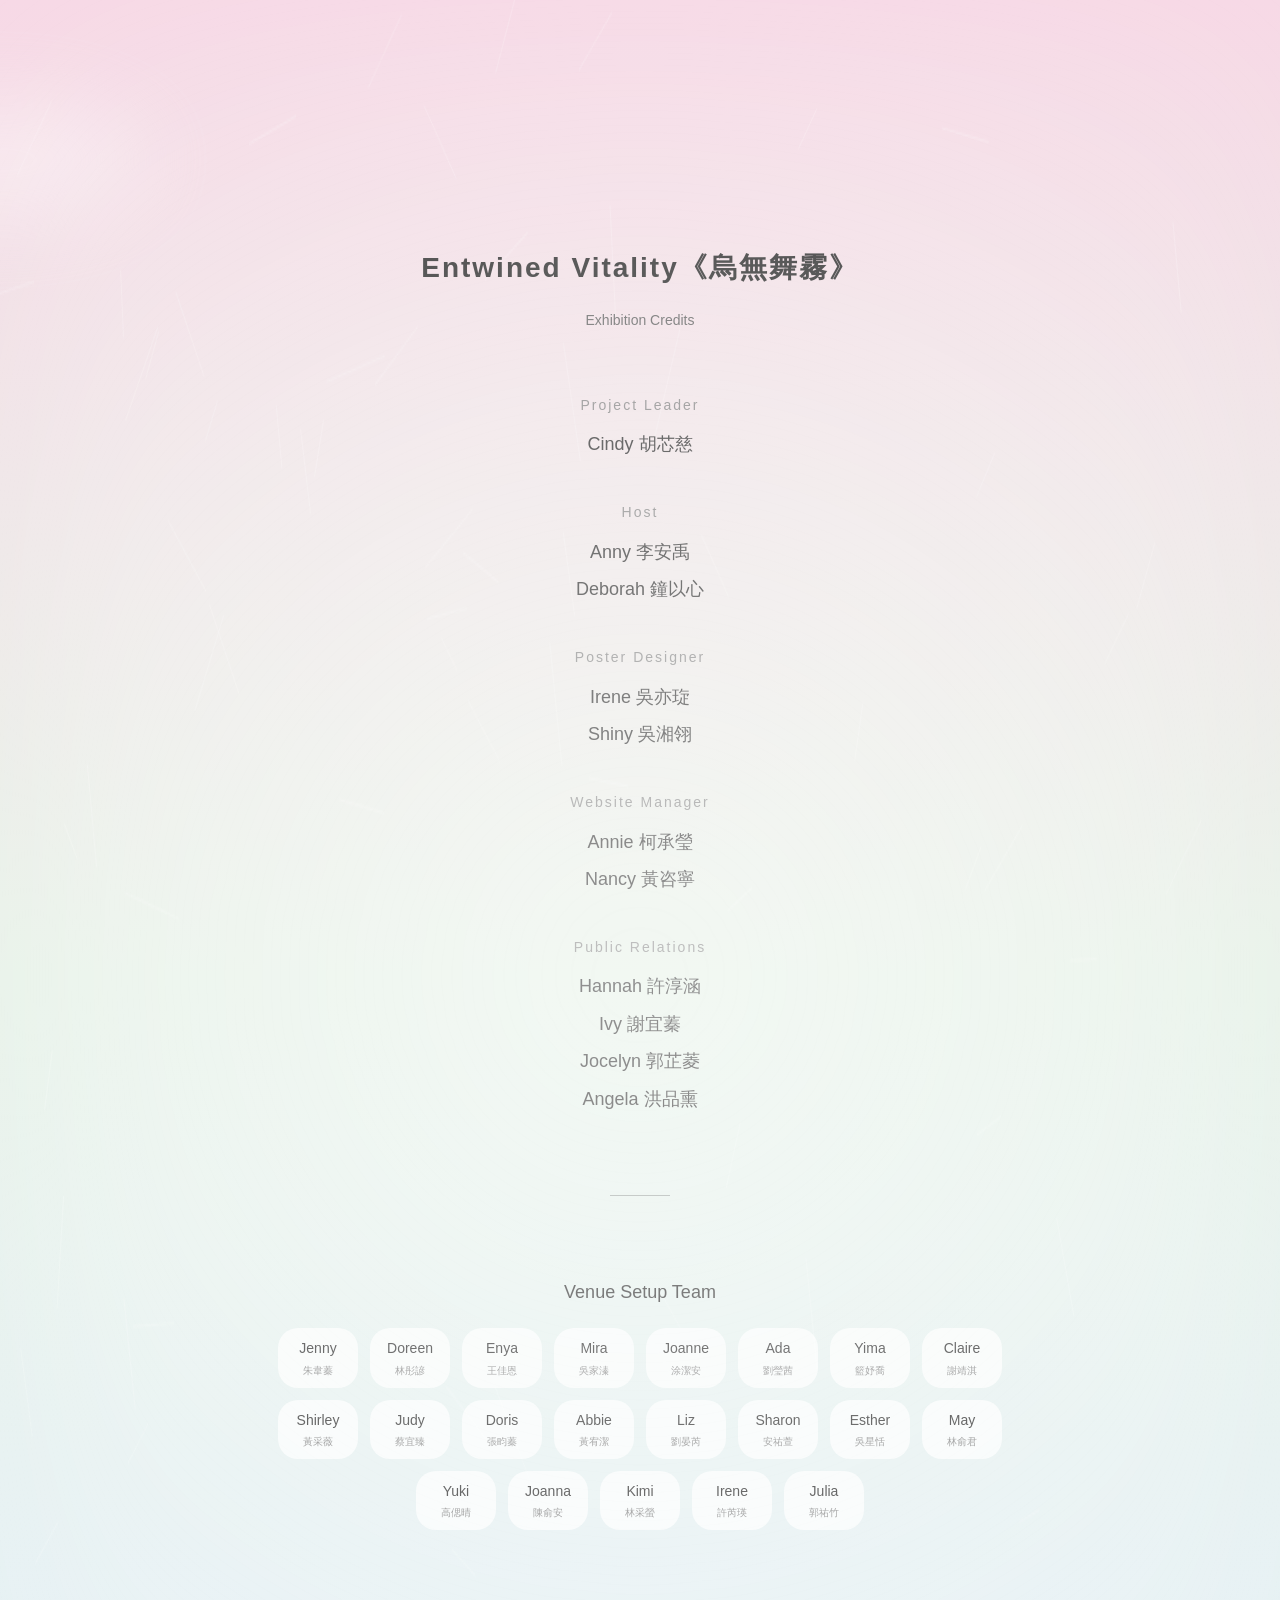
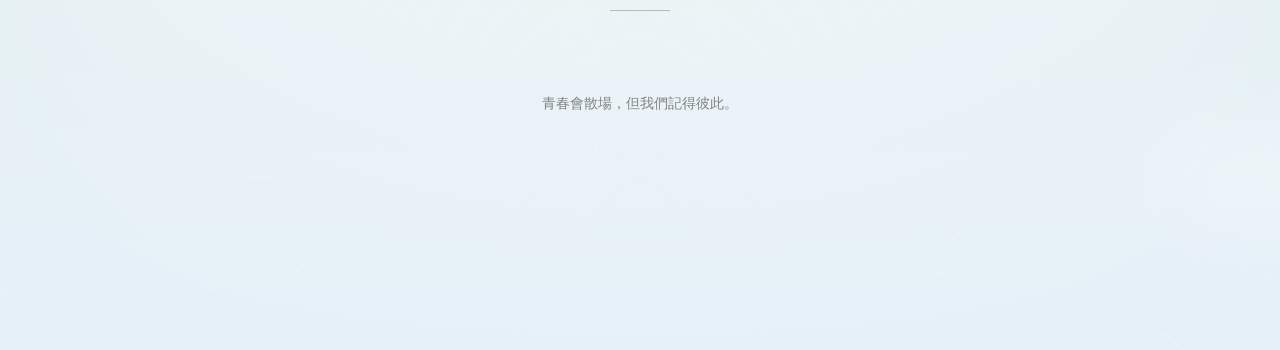
==== about.html @ 79de8415 "update about" ====
<!DOCTYPE html>
<html lang="zh-TW">
<head>
  <meta charset="UTF-8">
  <title>About</title>
  <link rel="stylesheet" href="css/style.css">

  <style>
    /* ===== 整體 ===== */
    .about-section {
      padding: 100px 20px;
      text-align: center;
    }

    /* ===== 動畫 ===== */
    .fade-up {
      opacity: 0;
      transform: translateY(30px);
      animation: fadeUp 1s ease forwards;
    }

    .fade-up:nth-child(1) { animation-delay: 0.2s; }
    .fade-up:nth-child(2) { animation-delay: 0.4s; }
    .fade-up:nth-child(3) { animation-delay: 0.6s; }
    .fade-up:nth-child(4) { animation-delay: 0.8s; }
    .fade-up:nth-child(5) { animation-delay: 1s; }

    @keyframes fadeUp {
      to {
        opacity: 1;
        transform: translateY(0);
      }
    }

    /* ===== 上半（電影感） ===== */
    .credits-title {
      font-size: 28px;
      margin-bottom: 10px;
      letter-spacing: 2px;
    }

    .credits-sub {
      font-size: 14px;
      color: #666;
      margin-bottom: 60px;
    }

    .credits-block {
      margin-bottom: 40px;
    }

    .credits-role {
      font-size: 14px;
      letter-spacing: 2px;
      color: #888;
      margin-bottom: 10px;
    }

    .credits-name {
      font-size: 18px;
      margin-bottom: 5px;
    }

    /* ===== 分隔線 ===== */
    .divider {
      margin: 80px auto;
      width: 60px;
      height: 1px;
      background: rgba(0,0,0,0.3);
    }

    /* ===== 下半（團隊） ===== */
    .team-section {
      max-width: 800px;
      margin: auto;
      text-align: center;
    }

    .team-title {
      font-size: 18px;
      margin-bottom: 20px;
    }

    .team-list {
      display: flex;
      flex-wrap: wrap;
      justify-content: center;
      gap: 12px;
    }

    .team-list span {
      display: flex;
      flex-direction: column;
      align-items: center;

      font-size: 14px;
      background: rgba(255,255,255,0.7);
      padding: 8px 12px;
      border-radius: 20px;
      min-width: 80px;
    }

    .team-list small {
      font-size: 10px;
      color: #888;
    }

    /* 📱 手機優化 */
    @media (max-width: 768px) {
      .credits-title { font-size: 22px; }
      .credits-name { font-size: 16px; }
    }

  </style>
</head>

<body>

<section class="hero">

  <canvas id="fiberCanvas"></canvas>
  <div class="cloud cloud1"></div>
  <div class="cloud cloud2"></div>

  <div class="about-section">

    <!-- 🎬 上半 -->
    <h2 class="credits-title fade-up">Entwined Vitality《烏無舞霧》</h2>
    <p class="credits-sub fade-up">Exhibition Credits</p>

    <div class="credits-block fade-up">
      <div class="credits-role">Project Leader</div>
      <div class="credits-name">Cindy 胡芯慈</div>
    </div>

    <div class="credits-block fade-up">
      <div class="credits-role">Host</div>
      <div class="credits-name">Anny 李安禹</div>
      <div class="credits-name">Deborah 鐘以心</div>
    </div>

    <div class="credits-block fade-up">
      <div class="credits-role">Poster Designer</div>
      <div class="credits-name">Irene 吳亦琁</div>
      <div class="credits-name">Shiny 吳湘翎</div>
    </div>

    <div class="credits-block fade-up">
      <div class="credits-role">Website Manager</div>
      <div class="credits-name">Annie 柯承瑩</div>
      <div class="credits-name">Nancy 黃咨寧</div>
    </div>

    <div class="credits-block fade-up">
      <div class="credits-role">Public Relations</div>
      <div class="credits-name">Hannah 許淳涵</div>
      <div class="credits-name">Ivy 謝宜蓁</div>
      <div class="credits-name">Jocelyn 郭芷菱</div>
      <div class="credits-name">Angela 洪品熏</div>
    </div>

    <div class="divider"></div>

    <!-- 👥 下半 -->
    <div class="team-section fade-up">

      <div class="team-title">Venue Setup Team</div>

      <div class="team-list">
        <span>Jenny<small>朱韋蓁</small></span>
        <span>Doreen<small>林彤諺</small></span>
        <span>Enya<small>王佳恩</small></span>
        <span>Mira<small>吳家溱</small></span>
        <span>Joanne<small>涂潔安</small></span>
        <span>Ada<small>劉瑩茜</small></span>
        <span>Yima<small>籃妤喬</small></span>
        <span>Claire<small>謝靖淇</small></span>
        <span>Shirley<small>黃采薇</small></span>
        <span>Judy<small>蔡宜臻</small></span>
        <span>Doris<small>張畇蓁</small></span>
        <span>Abbie<small>黃宥潔</small></span>
        <span>Liz<small>劉晏芮</small></span>
        <span>Sharon<small>安祐萱</small></span>
        <span>Esther<small>吳星恬</small></span>
        <span>May<small>林俞君</small></span>
        <span>Yuki<small>高偲晴</small></span>
        <span>Joanna<small>陳俞安</small></span>
        <span>Kimi<small>林采螢</small></span>
        <span>Irene<small>許芮瑛</small></span>
        <span>Julia<small>郭祐竹</small></span
        
      </div>

    </div>

    <div class="divider"></div>

    <p class="fade-up" style="margin-top:40px; font-size:14px; color:#666;">
      青春會散場，但我們記得彼此。
    </p>

  </div>

</section>

<script src="JS/main.js"></script>

</body>
</html>
---- css/style.css ----
/* Reset */
html,body{margin:0;padding:0;}
*{box-sizing:border-box;}

/* Base */
body{
  font-family:-apple-system,BlinkMacSystemFont,"Segoe UI",sans-serif;
  color:#333;
  line-height:1.8;
  background: linear-gradient(180deg, #F7D9E6, #E7F2E8, #E5F0FA);
  min-height:100vh;
}

/* Navigation */
.nav {
  display: flex;
  justify-content: space-between;
  align-items: center;
  padding: 20px 40px;
  position: fixed;
  top: 0;
  width: 100%;
  z-index: 1000;
  background: rgba(255,210,240,0.6);
  backdrop-filter: blur(10px);
  padding: 12px 20px;
}

.nav nav a {
  text-decoration: none;
  color: #333;
  font-size: 14px;
  padding: 10px 10px;
  display: flex;
  gap: 2px;
}
.nav-logo{
  font-weight:600;font-size:16px;letter-spacing:1px;
  font-family: 'Playfair Display', serif;
  letter-spacing: 3px;
  font-weight: 500s;
  font-size: 23px;
  line-height: 1;
}
.nav-logo span {
  margin-left: 40px;
  font-size: 20px;
  opacity: 0.7;
}
.nav a:hover{opacity:0.6;}

/* Hero */
.hero{
  position:relative;
  min-height:100vh;
  padding:120px 20px;
  display:flex;
  justify-content:center;
  align-items:center;
  text-align:center;
  overflow:hidden;
}

/* Canvas 層 */
#fiberCanvas{
  position:absolute;
  top:0;
  left:0;
  width:100%;
  height:100%;
  pointer-events:none;
  opacity:0.35;
  z-index:0;
}

/* 雲霧層 */
.cloud{
  position:absolute;
  background:white;
  border-radius:50%;
  opacity:0.35;
  filter:blur(40px);
}
.cloud1{
  width:300px; height:120px;
  top:100px; left:-150px;
  animation:float 40s linear infinite;
}
.cloud2{
  width:250px; height:100px;
  bottom:120px; right:-120px;
  animation:float2 45s linear infinite;
}
@keyframes float{from{transform:translateX(0);}to{transform:translateX(140vw);}}
@keyframes float2{from{transform:translateX(0);}to{transform:translateX(-140vw);}}

/* Intro 文字層 */
.intro{max-width:700px;position:relative;z-index:1;padding: 0 20px;}
.subtitle{font-size:18px;opacity:0.7;margin-bottom:40px;padding: 0 20px;}
.chinese{font-size:18px;letter-spacing:1px;padding: 0 20px;}
.english{font-size:14px;opacity:0.55;font-style:italic;margin-top:-10px;margin-bottom:25px ;padding: 0 20px;}
.scroll-fade{opacity:0;transform:translateY(40px);transition:all 1.2s ease;padding: 0 20px;}
.scroll-fade.show{opacity:1;transform:translateY(0);padding: 0 20px;}
.final{font-size:28px;margin-top:60px;font-weight:500;letter-spacing:2px;
text-shadow:0 0 10px rgba(255,255,255,0.9),0 0 20px rgba(255,210,240,0.8),0 0 50px rgba(255,210,240,0.6);padding: 0 20px;}

/* Hero 霧感 */
.hero::after{
  content:"";
  position:absolute;
  top:0; left:0;
  width:100%; height:100%;
  background:radial-gradient(circle at center, rgba(255,255,255,0.5), rgba(255,255,255,0));
  filter:blur(80px);
  pointer-events:none;
  z-index:0;
}

/* Button */
.enter-btn{
  display:inline-block;
  margin-top:40px;
  padding:12px 30px;
  border:1px solid #333;
  text-decoration:none;
  color:#333;
  transition:0.3s;
}
.enter-btn:hover{background:#333;color:white;}

/* Footer */
footer{text-align:center;padding:40px 0;opacity:0.6;}

.exhibition-info{
text-align:center;
padding:140px 20px 80px 20px;
}

.exhibition-title{
font-size:36px;
line-height:1.6;
margin-bottom:30px;
}

.exhibition-main{
font-size:48px;
font-weight:600;
letter-spacing:3px;
margin-bottom:70px;
}

.eng{
font-family:"Playfair Display", serif;
font-size:0.65em;
letter-spacing:2px;
color:#666;
}

.exhibition-details{
display:flex;
justify-content:center;
gap:120px;
flex-wrap:wrap;
margin-top:40px;
}

.info-block{
background:rgba(255,255,255,0.6);
backdrop-filter:blur(12px);
padding:28px 40px;
border-radius:18px;
min-width:240px;

box-shadow:0 10px 30px rgba(0,0,0,0.05);
}

.info-label{
font-size:25px;
margin-bottom:8px;
}

.info-text{
font-size:18px;
line-height:1.6;
}

/* 動畫 */

.scroll-fade{
opacity:0;
transform:translateY(40px);
transition:all 1s ease;
}

.scroll-fade.show{
opacity:1;
transform:translateY(0);
}

/* 一個一個出現 */

.scroll-fade:nth-child(1){transition-delay:0.2s;}
.scroll-fade:nth-child(2){transition-delay:0.4s;}
.scroll-fade:nth-child(3){transition-delay:0.6s;}
.scroll-fade:nth-child(4){transition-delay:0.8s;}

body{
font-family: "Noto Sans TC", sans-serif;
}
/* 作品區 */
.gallery {
  display: grid;
  grid-template-columns: repeat(2, 1fr); /* 手機2欄 */
  gap: 16px;
  padding: 80px 20px;
}

@media (min-width: 768px) {
  .gallery {
    grid-template-columns: repeat(4, 1fr); /* 電腦4欄 */
  }
}

/* 卡片 */
.card {
  background: rgba(255,255,255,0.9);
  border-radius: 12px;
  overflow: hidden;

  opacity: 0;
  transform: translateY(30px);
  transition: 0.6s;
}

.card.show {
  opacity: 1;
  transform: translateY(0);
}

.card img {
  width: 100%;
  height: 160px;
  object-fit: cover; /* ⭐關鍵 */

}

.card-info {
  padding: 10px;
}

.card-title {
  font-size: 14px;
  font-weight: bold;
}

.card-name {
  font-size: 12px;
  color: #666;
}


/* hover 浮起 */
.card:hover {
  transform: translateY(-10px) scale(1.03);
}


.card p {
  text-align: center;
  padding: 10px;
  font-size: 14px;
}
.detail {
  max-width: 800px;
  margin: 100px auto;
  padding: 30px;
  background: rgba(255,255,255,0.9);
  border-radius: 12px;
}

.detail img {
  width: 100%;
  margin-bottom: 15px;
}
/* 📱 手機版 */
@media (max-width: 768px) {

  h1 {
    font-size: 24px;
  }

  h2 {
    font-size: 18px;
    letter-spacing: 2px;
    opacity: 0.7;
  }

  p {
    font-size: 14px;
    line-height: 1.6;
  }

  .nav {
    flex-direction: column;
    align-items: flex-start;
    gap: 10px;
    padding: 10px 20px;
  }

  .nav nav {
    display: flex;
    flex-wrap: wrap;
    gap: 10px;
  }

}
/* ===== 主視覺（解決沒有重點的問題） ===== */
.main-title {
  font-family: 'Playfair Display', serif;
  font-size: 56px;
  text-align: center;
  margin-bottom: 10px;
  letter-spacing: 2px;
}

.main-title span {
  font-size: 30px;
  letter-spacing: 4px;
}

.tagline {
  text-align: center;
  font-size: 16px;
  color: #666;
  margin-bottom: 50px;
}


/* ===== 展覽資訊區（變高級） ===== */
.exhibition-info {
  text-align: center;
  padding: 120px 20px 60px;
}

.exhibition-title {
  font-size: 22px;
  line-height: 1.6;
  margin-top: 40px;
}

.exhibition-main {
  font-size: 34px;
  font-weight: 600;
  letter-spacing: 3px;
  margin-top: 20px;
}


/* ===== 資訊卡（質感核心🔥） ===== */
.exhibition-details {
  display: flex;
  justify-content: center;
  gap: 40px;
  margin-top: 50px;
  flex-wrap: wrap;
}

.info-block {
  background: rgba(255,255,255,0.75);
  backdrop-filter: blur(15px);
  padding: 25px 35px;
  border-radius: 20px;
  min-width: 220px;

  box-shadow: 0 10px 30px rgba(0,0,0,0.05);
  transition: 0.3s;
}

.info-block:hover {
  transform: translateY(-5px);
}

.info-label {
  font-size: 14px;
  color: #888;
  margin-bottom: 8px;
}

.info-text {
  font-size: 18px;
}


/* ===== nav 升級（不再擠） ===== */
.nav {
  display: flex;
  justify-content: space-between;
  align-items: center;
  padding: 20px 40px;
}

.nav nav {
  display: flex;
  gap: 20px;
}

.nav nav a {
  text-decoration: none;
  color: #333;
  font-size: 14px;
}


/* ===== 作品卡再升級（你會有感） ===== */
.card img {
  width: 100%;
  height: 180px;
  object-fit: cover;
}

.card-title {
  font-size: 15px;
  font-weight: 600;
}

.card-name {
  font-size: 12px;
  color: #777;
}


/* ===== 手機版（解你最大痛點🔥） ===== */
@media (max-width: 768px) {


  .nav {
    flex-direction: column;
    align-items: flex-start;
    gap: 5px;
    padding: 12px 20px;
    border-bottom: 1px solid rgba (0,0,0,0,1);
  }

  .nav nav {
    display: flex;
    flex-wrap: wrap;
    gap: 5px;
  }

  .nav a {
    font-size: 13px;
    letter-spacing: 1px;
    color: #444;
    flex : 1  ;
    text-align: center;
  }
  .nav a:hover{
    color: #000;
  }

  .gallery {
    grid-template-columns: repeat(2, 1fr);
  }

}
.back-btn {
  cursor: pointer;
  margin-bottom: 20px;
  font-size: 18px;
  opacity: 0.6;
  transition: 0.3s;
  margin: 20px;
  position: fixed;
  top: 20px;
  left: 30px;
  z-index: 1000;

  cursor: pointer;
}

.back-btn:hover {
  opacity: 1;
}
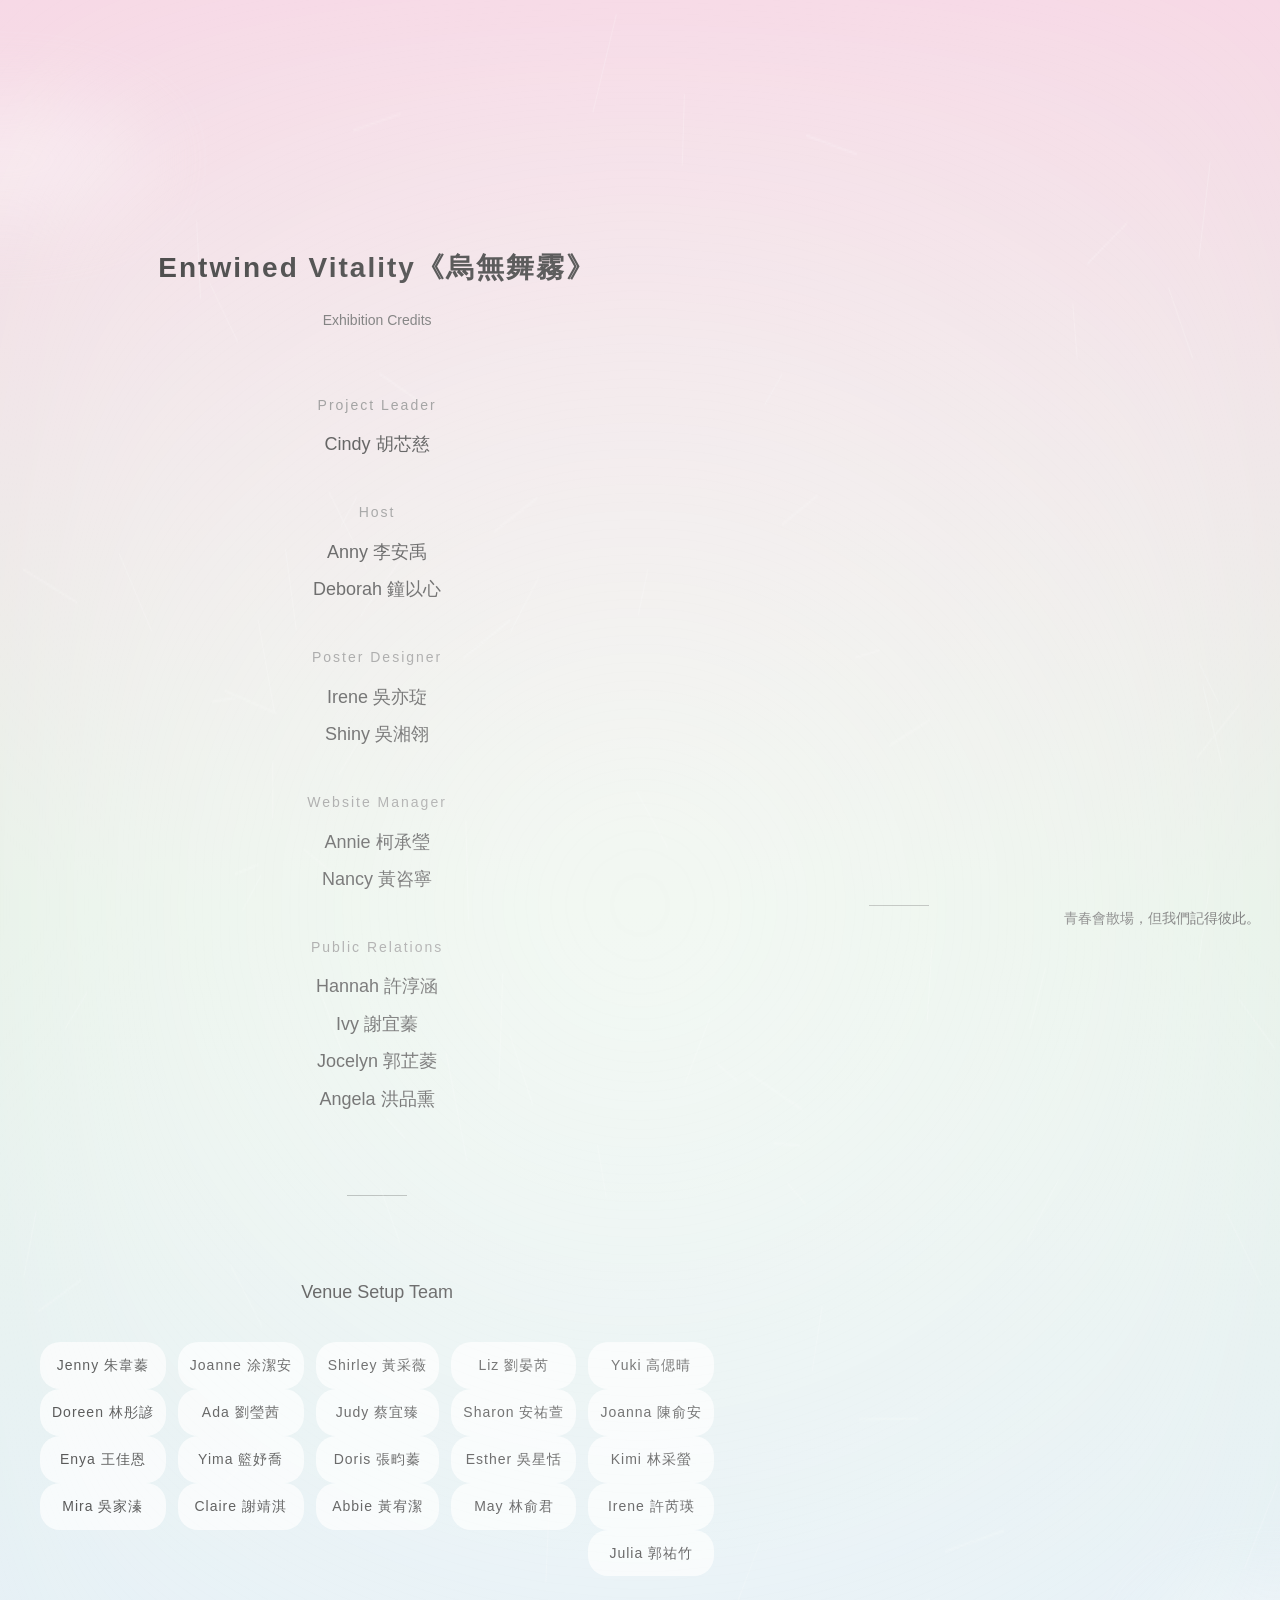
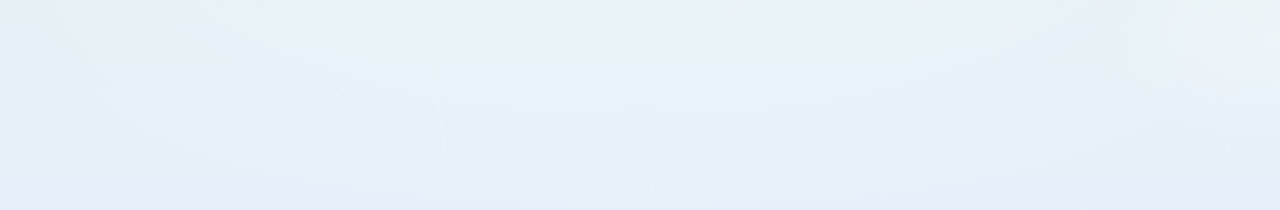
==== commit aeea4f3a: "about update" ====
--- a/about.html
+++ b/about.html
@@ -110,6 +110,47 @@
       .credits-title { font-size: 22px; }
       .credits-name { font-size: 16px; }
     }
+    @media (max-width: 768px) {
+
+  .about-section {
+    padding: 60px 20px;
+  }
+
+  .credits-title {
+    font-size: 22px;
+  }
+
+  .credits-name {
+    font-size: 16px;
+  }
+
+  .team-list.clean {
+    font-size: 13px;
+    line-height: 1.8;
+  }
+
+}
+.team-list.clean {
+  line-height: 2.2;
+  font-size: 14px;
+  color: #444;
+  letter-spacing: 1px;
+}
+@media (max-width: 768px) {
+
+  .team-list.clean p {
+    display: flex;
+    flex-direction: column;
+    align-items: center;
+    margin-bottom: 10px;
+  }
+
+  .team-list.clean p span {
+    display: block;
+    margin: 2px 0;
+  }
+
+}
 
   </style>
 </head>
@@ -162,41 +203,58 @@
     <div class="divider"></div>
 
     <!-- 👥 下半 -->
-    <div class="team-section fade-up">
-
-      <div class="team-title">Venue Setup Team</div>
-
-      <div class="team-list">
-        <span>Jenny<small>朱韋蓁</small></span>
-        <span>Doreen<small>林彤諺</small></span>
-        <span>Enya<small>王佳恩</small></span>
-        <span>Mira<small>吳家溱</small></span>
-        <span>Joanne<small>涂潔安</small></span>
-        <span>Ada<small>劉瑩茜</small></span>
-        <span>Yima<small>籃妤喬</small></span>
-        <span>Claire<small>謝靖淇</small></span>
-        <span>Shirley<small>黃采薇</small></span>
-        <span>Judy<small>蔡宜臻</small></span>
-        <span>Doris<small>張畇蓁</small></span>
-        <span>Abbie<small>黃宥潔</small></span>
-        <span>Liz<small>劉晏芮</small></span>
-        <span>Sharon<small>安祐萱</small></span>
-        <span>Esther<small>吳星恬</small></span>
-        <span>May<small>林俞君</small></span>
-        <span>Yuki<small>高偲晴</small></span>
-        <span>Joanna<small>陳俞安</small></span>
-        <span>Kimi<small>林采螢</small></span>
-        <span>Irene<small>許芮瑛</small></span>
-        <span>Julia<small>郭祐竹</small></span
-        
-      </div>
-
-    </div>
-
+<div class="team-section fade-up">
+
+  <div class="team-title">Venue Setup Team</div>
+
+  <div class="team-list clean">
+
+    <p>
+      <span>Jenny 朱韋蓁</span>
+      <span>Doreen 林彤諺</span>
+      <span>Enya 王佳恩</span>
+      <span>Mira 吳家溱</span>
+    </p>
+
+    <p>
+      <span>Joanne 涂潔安</span>
+      <span>Ada 劉瑩茜</span>
+      <span>Yima 籃妤喬</span>
+      <span>Claire 謝靖淇</span>
+    </p>
+
+    <p>
+      <span>Shirley 黃采薇</span>
+      <span>Judy 蔡宜臻</span>
+      <span>Doris 張畇蓁</span>
+      <span>Abbie 黃宥潔</span>
+    </p>
+
+    <p>
+      <span>Liz 劉晏芮</span>
+      <span>Sharon 安祐萱</span>
+      <span>Esther 吳星恬</span>
+      <span>May 林俞君</span>
+    </p>
+
+    <p>
+      <span>Yuki 高偲晴</span>
+      <span>Joanna 陳俞安</span>
+      <span>Kimi 林采螢</span>
+      <span>Irene 許芮瑛</span>
+      <span>Julia 郭祐竹</span>
+    </p>
+
+  </div>
+
+</div>
+
+</div>
     <div class="divider"></div>
 
     <p class="fade-up" style="margin-top:40px; font-size:14px; color:#666;">
-      青春會散場，但我們記得彼此。
+      青春會散場，但我們記得彼此。<br
+      Though youth fades, we remain in each other’s memories.
     </p>
 
   </div>
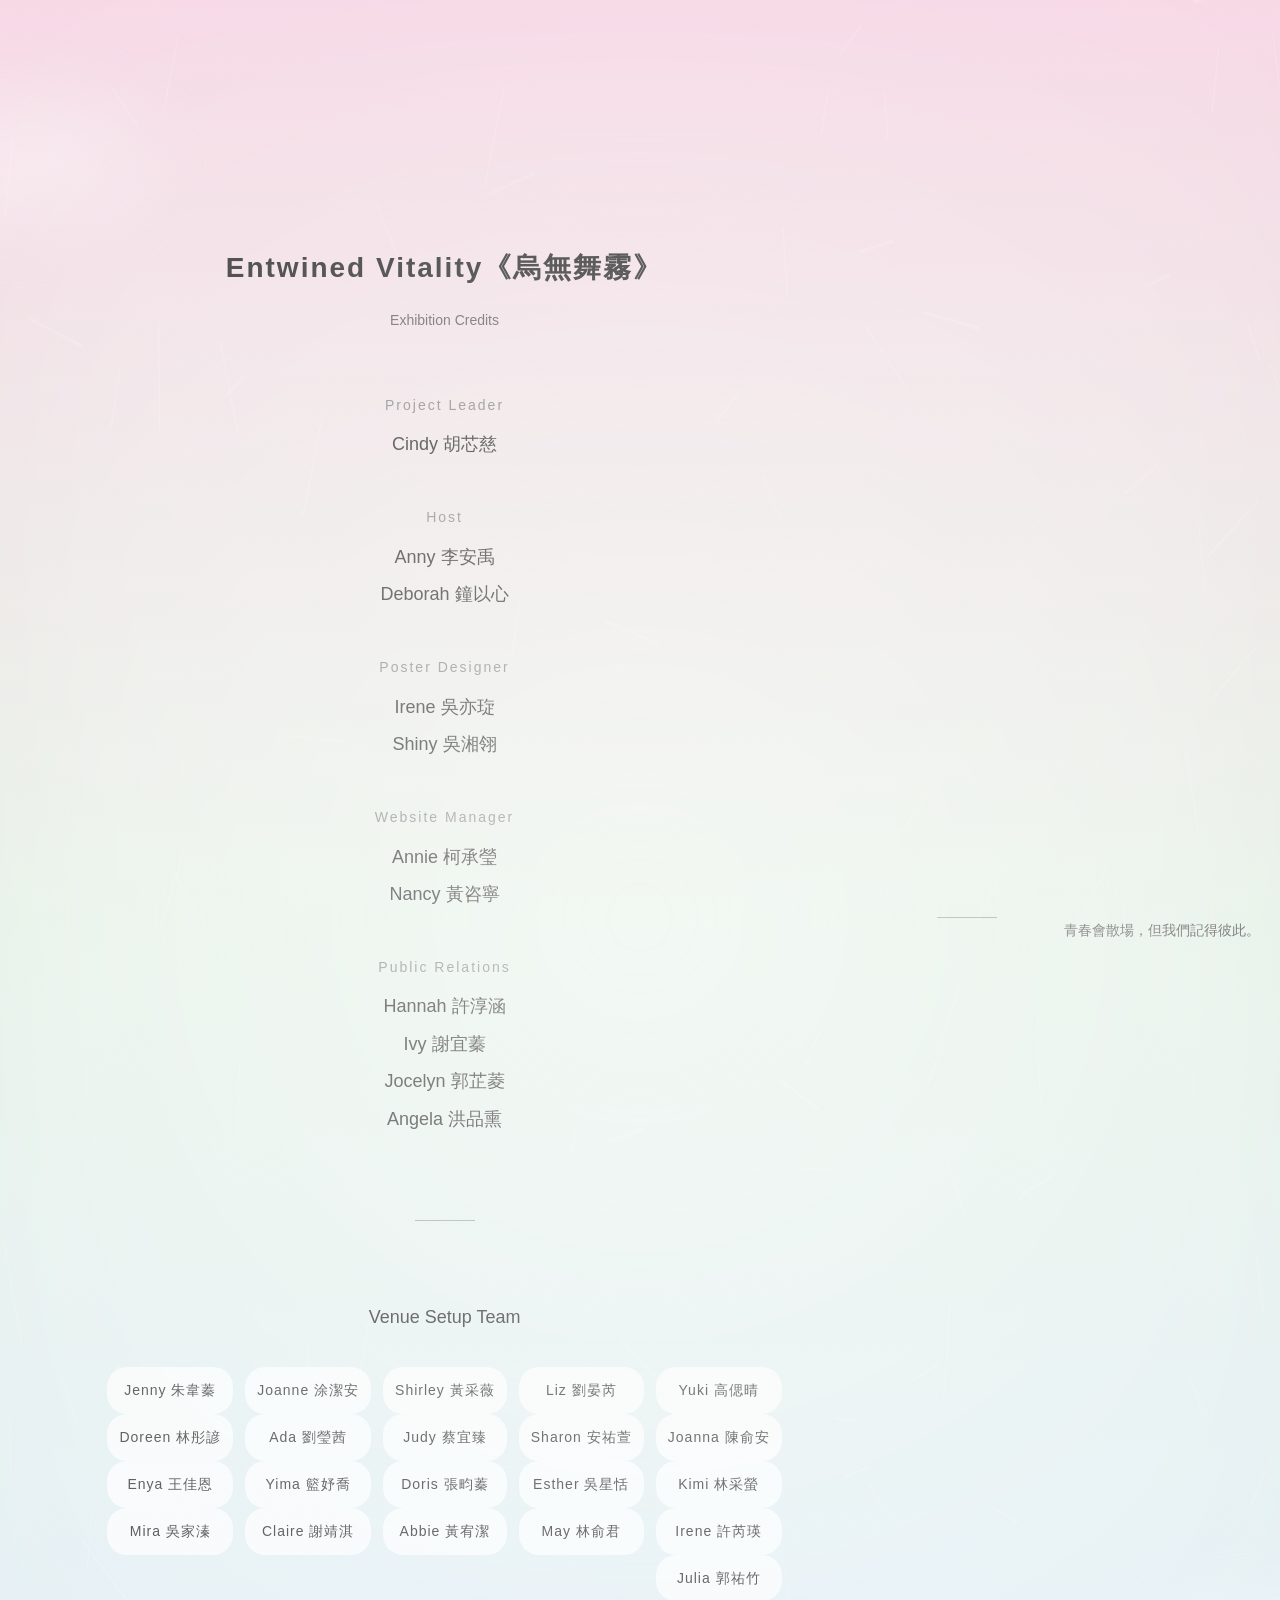
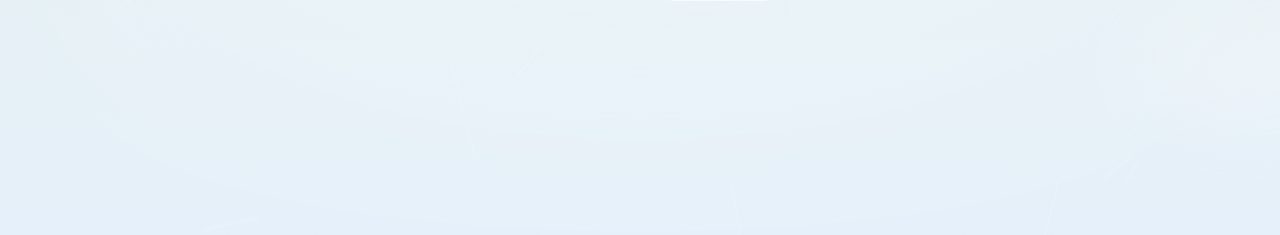
==== commit 0b2b1ca0: "yap about" ====
--- a/about.html
+++ b/about.html
@@ -10,6 +10,8 @@
     .about-section {
       padding: 100px 20px;
       text-align: center;
+      max-width: 800px;
+      margin:0 auto;
     }
 
     /* ===== 動畫 ===== */
@@ -47,6 +49,10 @@
 
     .credits-block {
       margin-bottom: 40px;
+      text-align: center;
+      display: flex;
+      flex-direction: column;
+      align-items: center;
     }
 
     .credits-role {
@@ -114,6 +120,7 @@
 
   .about-section {
     padding: 60px 20px;
+    text-align: center;
   }
 
   .credits-title {
--- a/css/style.css
+++ b/css/style.css
@@ -302,14 +302,13 @@
 
   .nav {
     flex-direction: column;
-    align-items: flex-start;
+    align-items: center;
     gap: 10px;
     padding: 10px 20px;
   }
 
   .nav nav {
     display: flex;
-    flex-wrap: wrap;
     gap: 10px;
   }
 
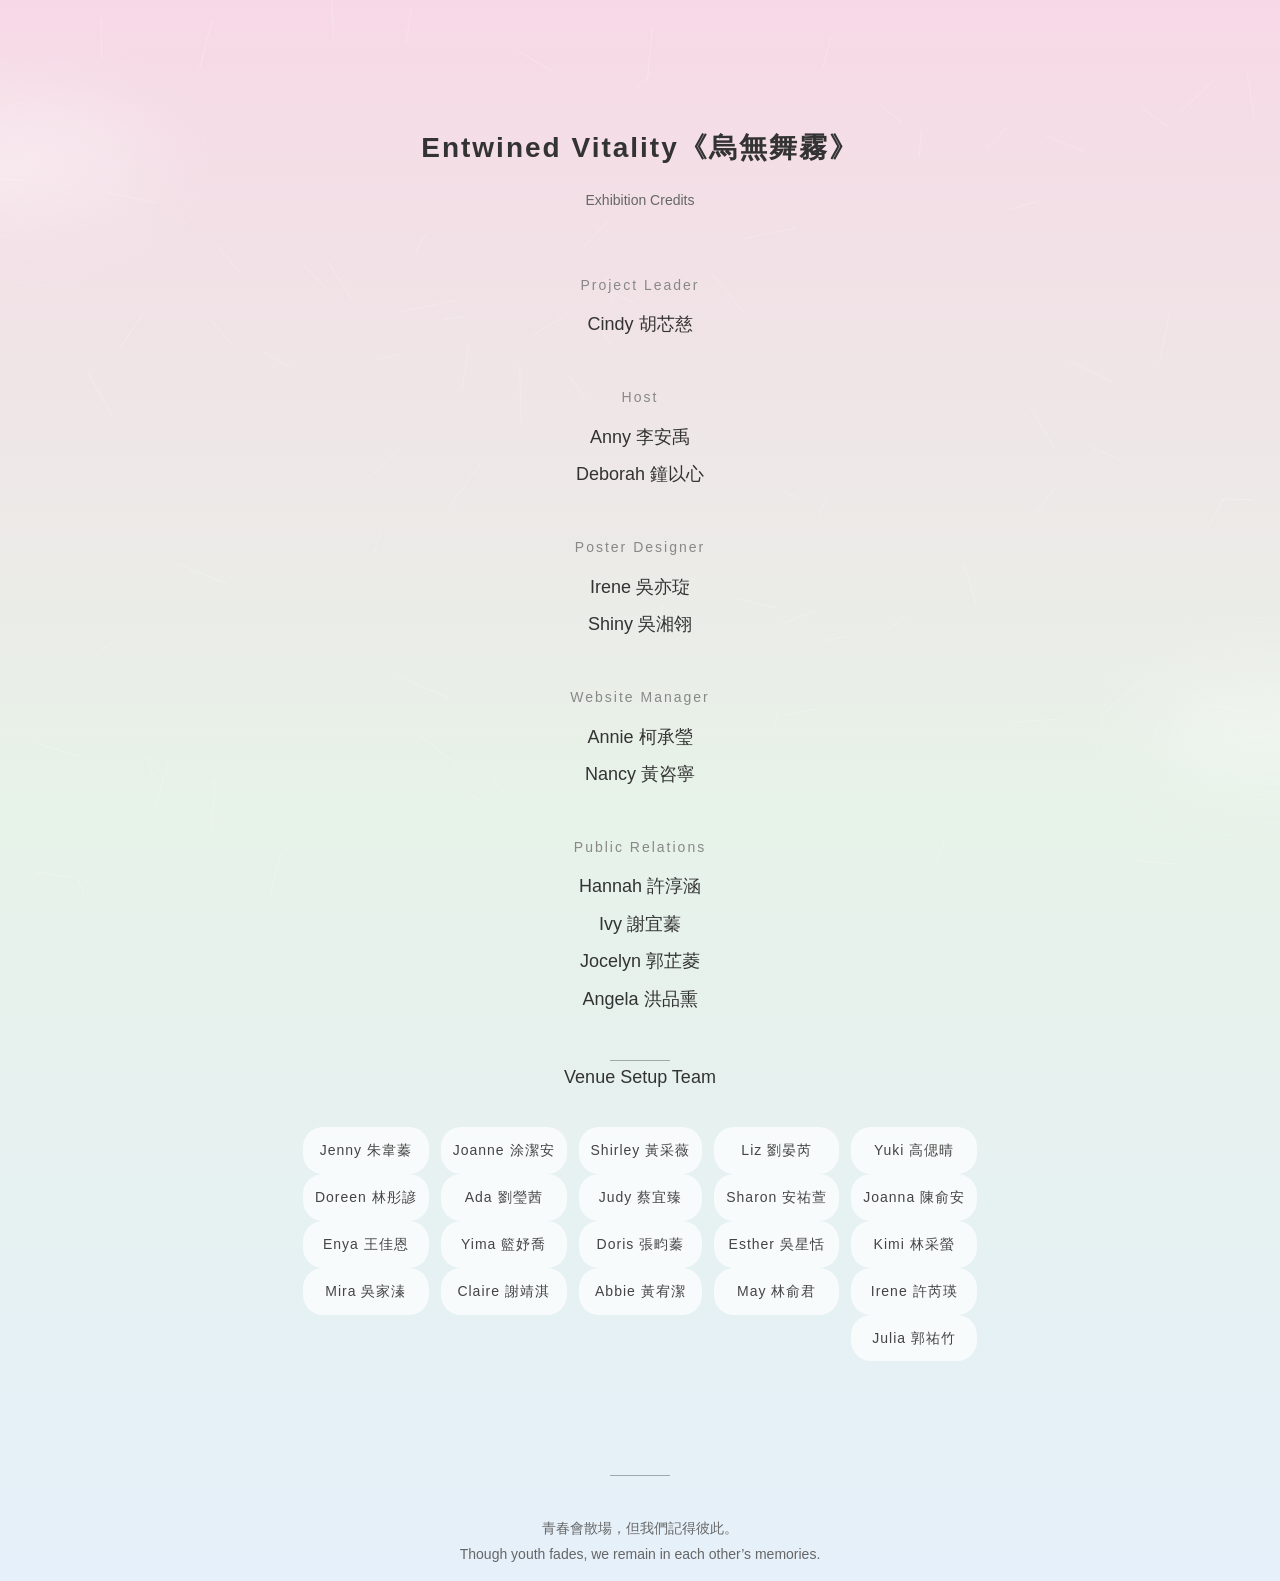
==== commit 8b94eb1a: "he" ====
--- a/about.html
+++ b/about.html
@@ -69,7 +69,7 @@
 
     /* ===== 分隔線 ===== */
     .divider {
-      margin: 80px auto;
+      margin: auto;
       width: 60px;
       height: 1px;
       background: rgba(0,0,0,0.3);
@@ -158,13 +158,17 @@
   }
 
 }
-
+.about-page {
+  min-height: 100vh;
+  display: flex;
+  justify-content: center;
+}
   </style>
 </head>
 
 <body>
 
-<section class="hero">
+<section class="about-pages">
 
   <canvas id="fiberCanvas"></canvas>
   <div class="cloud cloud1"></div>
@@ -259,8 +263,8 @@
 </div>
     <div class="divider"></div>
 
-    <p class="fade-up" style="margin-top:40px; font-size:14px; color:#666;">
-      青春會散場，但我們記得彼此。<br
+    <p class="fade-up" style="margin-top:40px;text-align: center; font-size:14px; color:#666;">
+      青春會散場，但我們記得彼此。<br>
       Though youth fades, we remain in each other’s memories.
     </p>
 
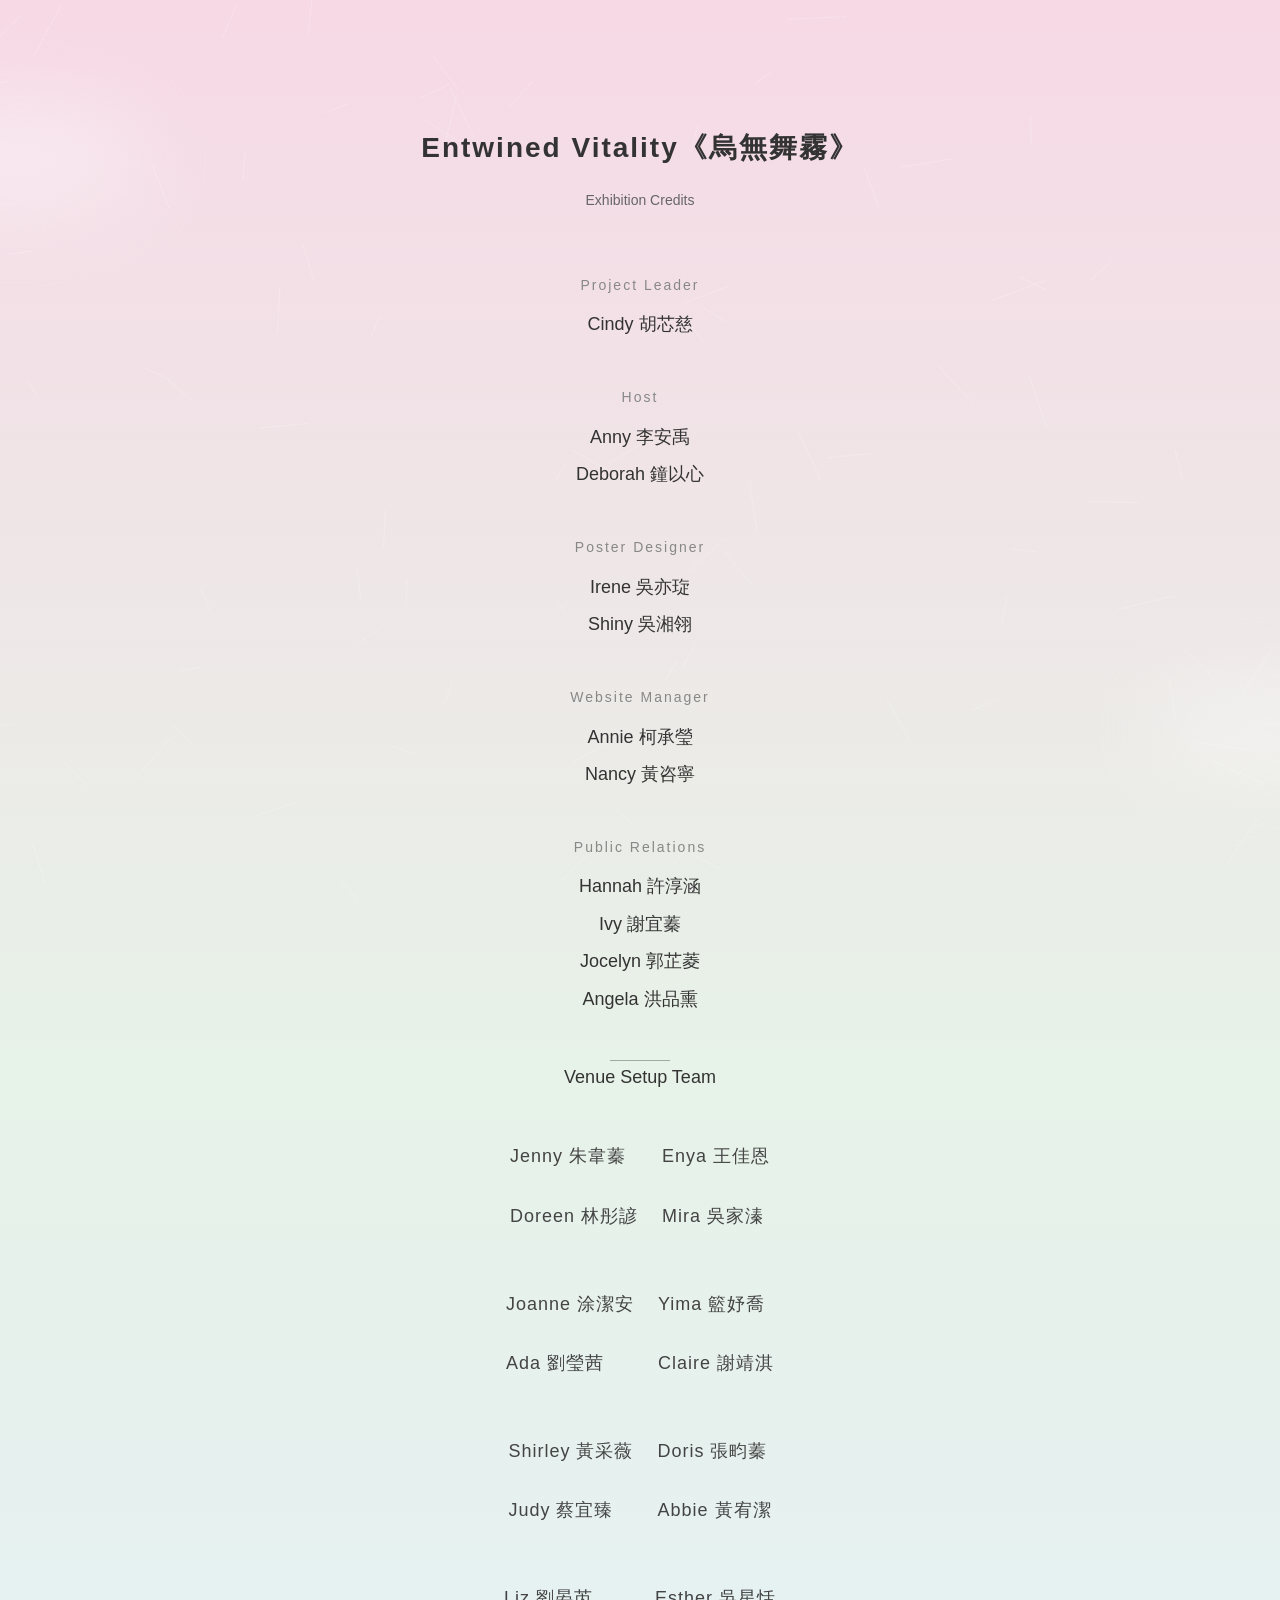
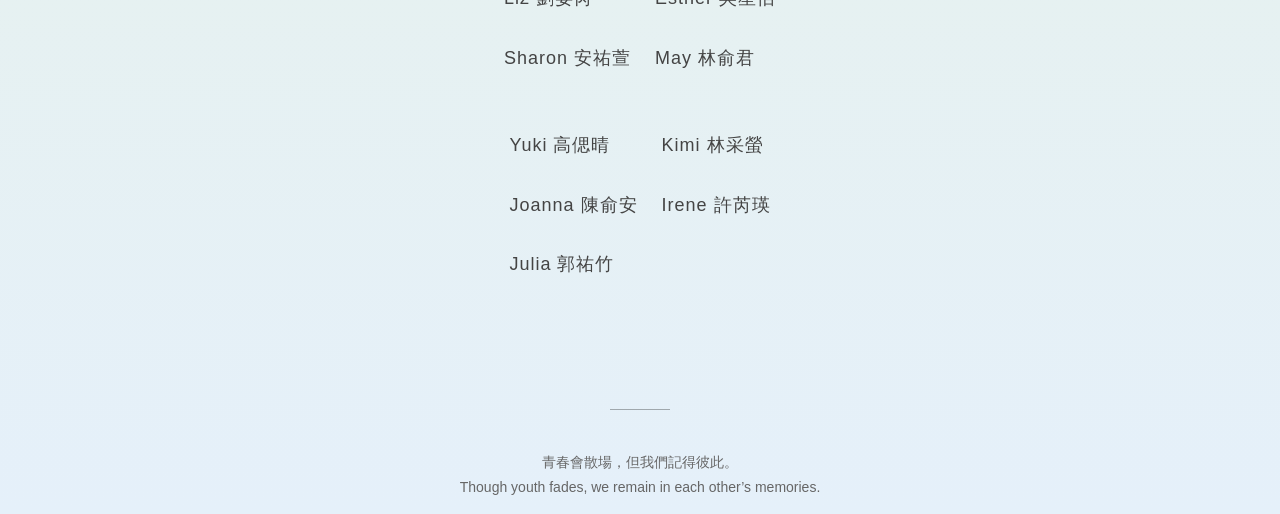
==== commit 858782d9: "flex" ====
--- a/about.html
+++ b/about.html
@@ -77,7 +77,7 @@
 
     /* ===== 下半（團隊） ===== */
     .team-section {
-      max-width: 800px;
+      max-width: 400px;
       margin: auto;
       text-align: center;
     }
@@ -91,19 +91,17 @@
       display: flex;
       flex-wrap: wrap;
       justify-content: center;
-      gap: 12px;
     }
 
     .team-list span {
       display: flex;
-      flex-direction: column;
+      flex-direction: row;
       align-items: center;
 
-      font-size: 14px;
-      background: rgba(255,255,255,0.7);
-      padding: 8px 12px;
-      border-radius: 20px;
+      font-size: 18px;
+      padding: 10px 12px;
       min-width: 80px;
+      gap: 10px;
     }
 
     .team-list small {
@@ -112,11 +110,11 @@
     }
 
     /* 📱 手機優化 */
-    @media (max-width: 768px) {
+    @media (max-width: 480px) {
       .credits-title { font-size: 22px; }
       .credits-name { font-size: 16px; }
     }
-    @media (max-width: 768px) {
+    @media (max-width: 480px) {
 
   .about-section {
     padding: 60px 20px;
@@ -143,7 +141,7 @@
   color: #444;
   letter-spacing: 1px;
 }
-@media (max-width: 768px) {
+@media (max-width: 480px) {
 
   .team-list.clean p {
     display: flex;
@@ -223,6 +221,8 @@
     <p>
       <span>Jenny 朱韋蓁</span>
       <span>Doreen 林彤諺</span>
+    </p>
+    <p>
       <span>Enya 王佳恩</span>
       <span>Mira 吳家溱</span>
     </p>
@@ -230,6 +230,8 @@
     <p>
       <span>Joanne 涂潔安</span>
       <span>Ada 劉瑩茜</span>
+    </p>
+    <p>
       <span>Yima 籃妤喬</span>
       <span>Claire 謝靖淇</span>
     </p>
@@ -237,6 +239,8 @@
     <p>
       <span>Shirley 黃采薇</span>
       <span>Judy 蔡宜臻</span>
+    </p>
+    <p>
       <span>Doris 張畇蓁</span>
       <span>Abbie 黃宥潔</span>
     </p>
@@ -244,6 +248,8 @@
     <p>
       <span>Liz 劉晏芮</span>
       <span>Sharon 安祐萱</span>
+    </p>
+    <p>
       <span>Esther 吳星恬</span>
       <span>May 林俞君</span>
     </p>
@@ -251,9 +257,11 @@
     <p>
       <span>Yuki 高偲晴</span>
       <span>Joanna 陳俞安</span>
+      <span>Julia 郭祐竹</span>
+    </p>
+    <p>
       <span>Kimi 林采螢</span>
       <span>Irene 許芮瑛</span>
-      <span>Julia 郭祐竹</span>
     </p>
 
   </div>
--- a/css/style.css
+++ b/css/style.css
@@ -309,6 +309,7 @@
 
   .nav nav {
     display: flex;
+    margin-left: 10px;
     gap: 10px;
   }
 
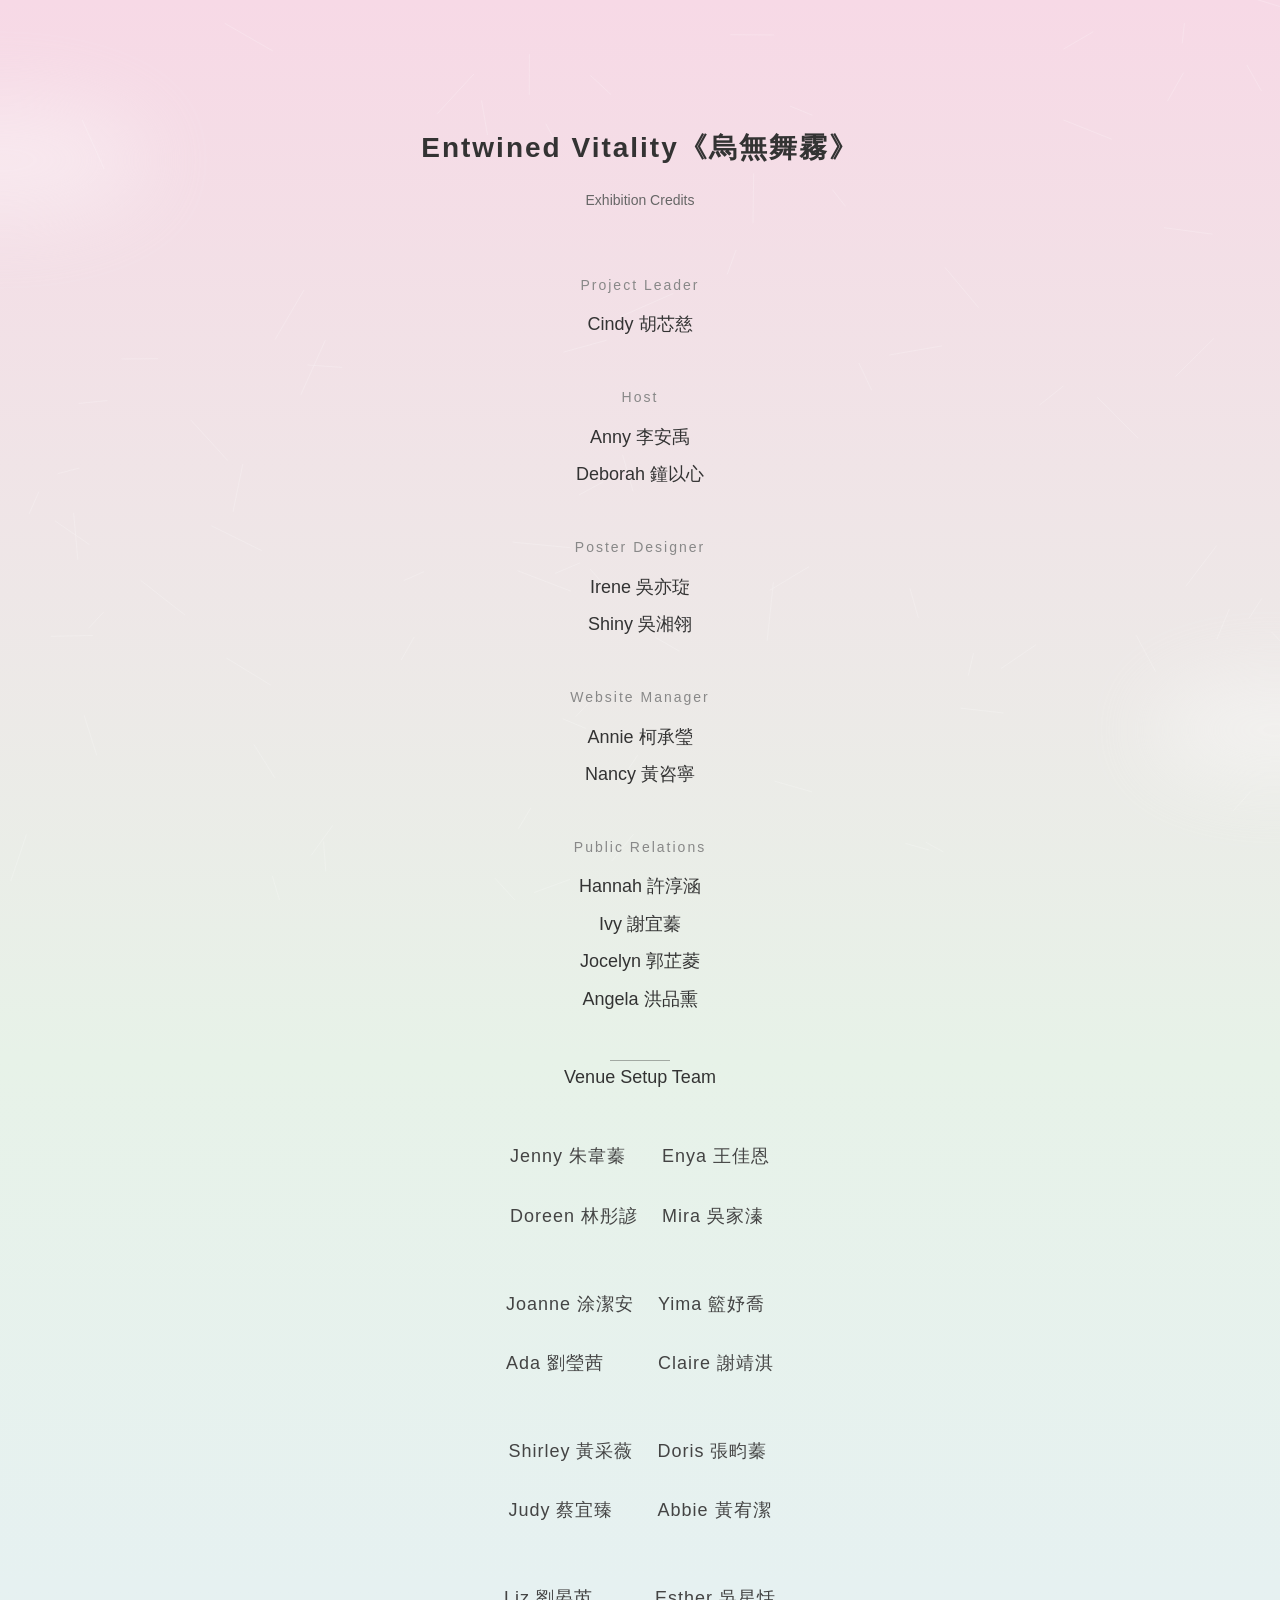
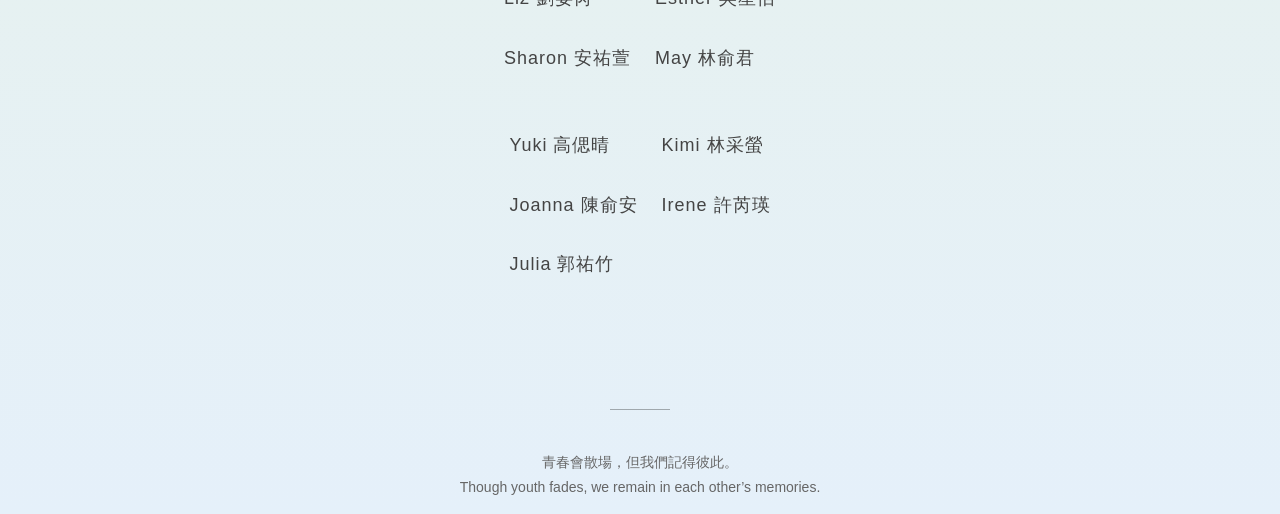
==== commit 847ca943: "meta" ====
--- a/about.html
+++ b/about.html
@@ -2,6 +2,7 @@
 <html lang="zh-TW">
 <head>
   <meta charset="UTF-8">
+  <meta name="viewport" content="width=device-width,initial-scale=1">
   <title>About</title>
   <link rel="stylesheet" href="css/style.css">
 
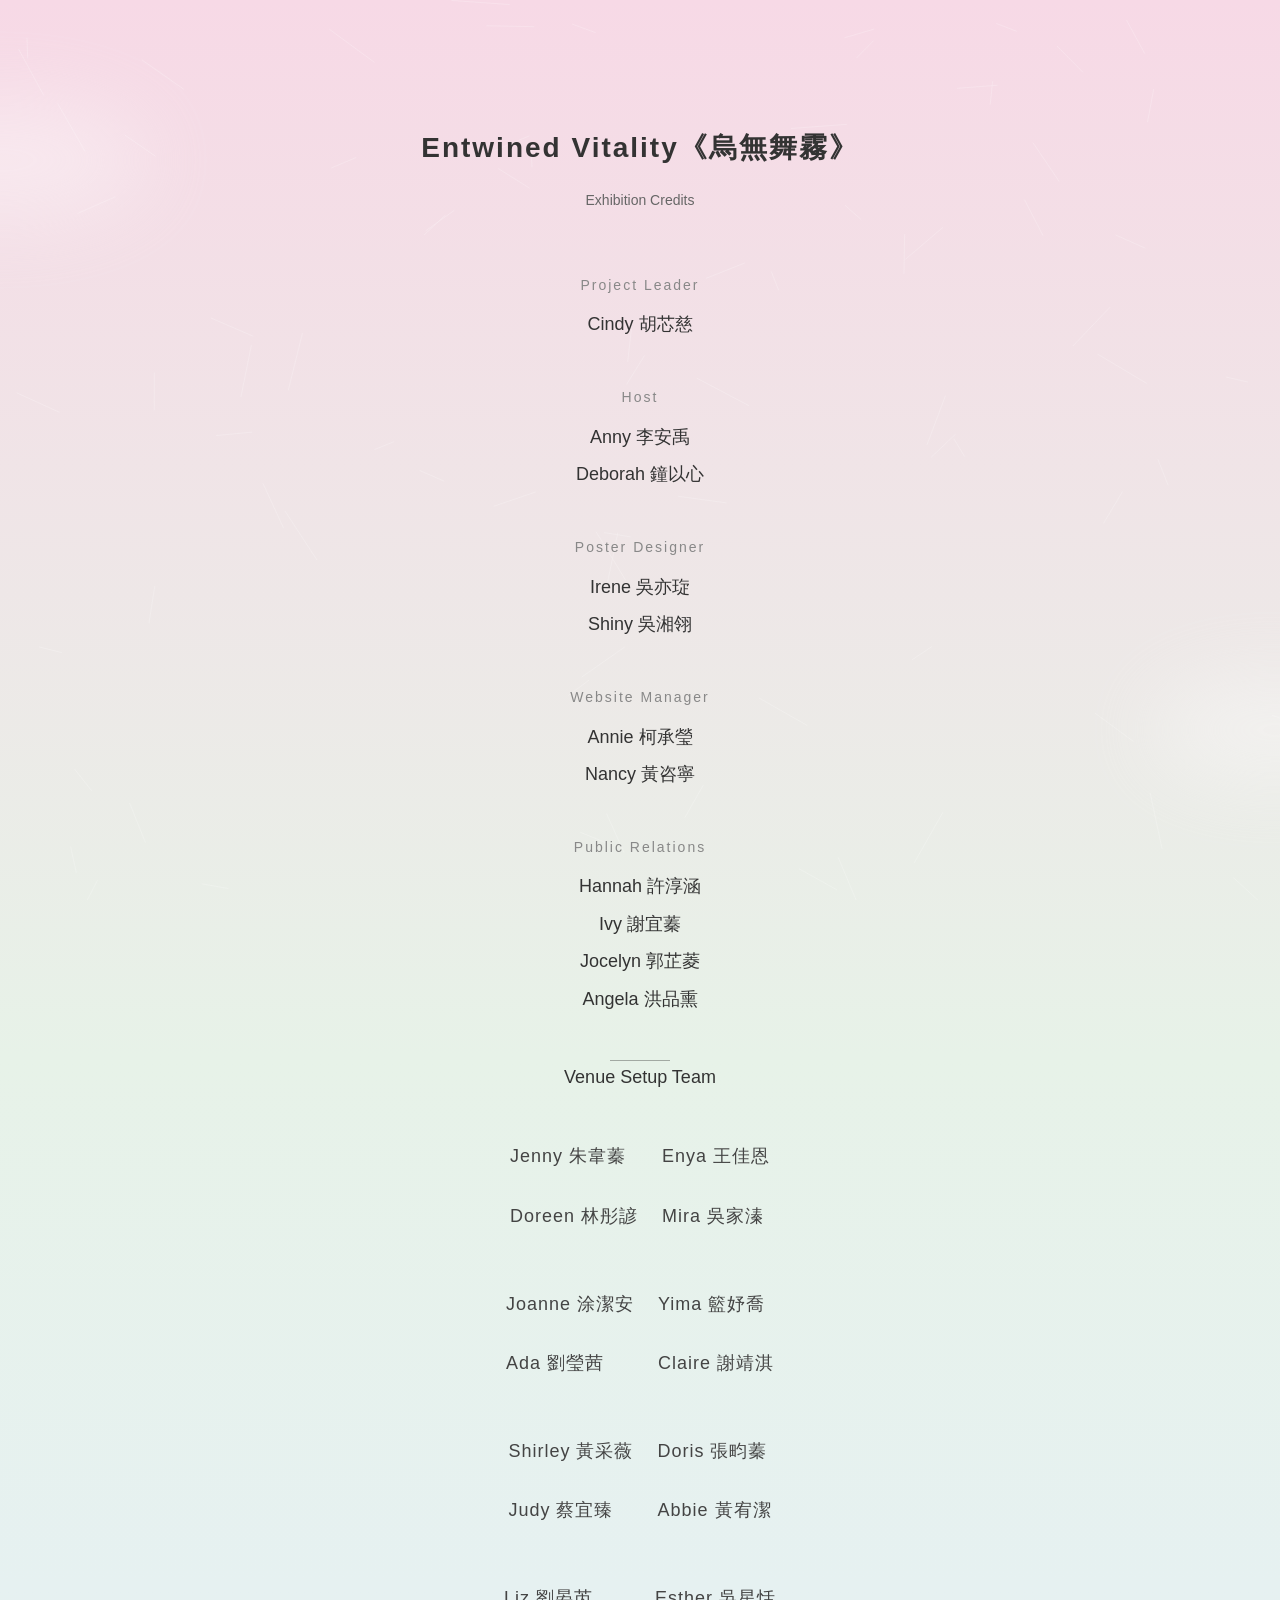
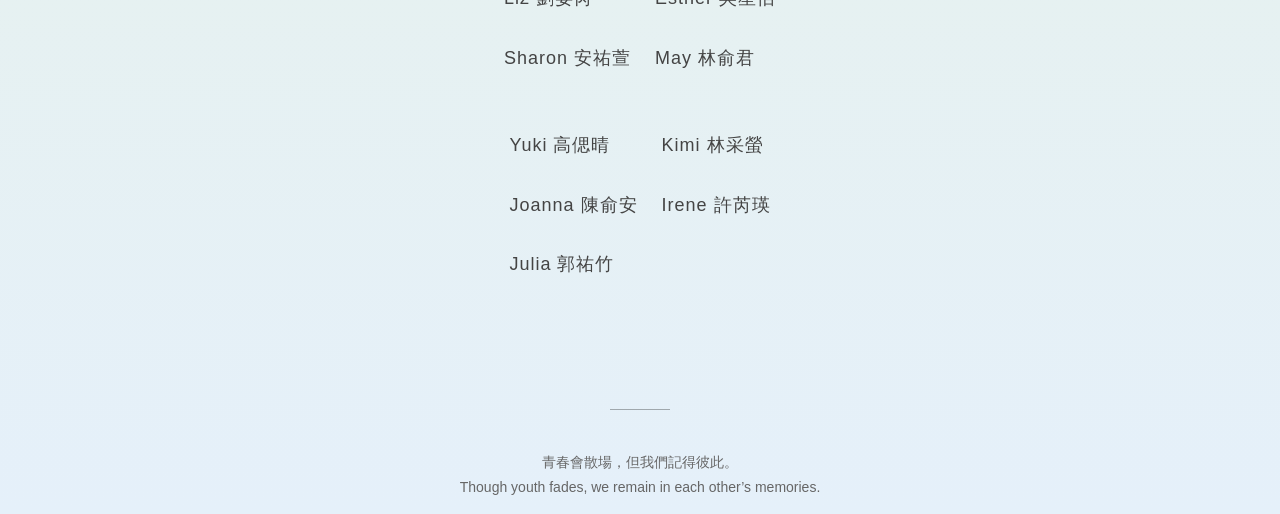
==== commit ce8caaa4: "nav" ====
--- a/about.html
+++ b/about.html
@@ -111,11 +111,11 @@
     }
 
     /* 📱 手機優化 */
-    @media (max-width: 480px) {
+    @media (max-width: 768px) {
       .credits-title { font-size: 22px; }
       .credits-name { font-size: 16px; }
     }
-    @media (max-width: 480px) {
+    @media (max-width: 7698x) {
 
   .about-section {
     padding: 60px 20px;
--- a/css/style.css
+++ b/css/style.css
@@ -301,18 +301,21 @@
   }
 
   .nav {
-    flex-direction: column;
+    display: flex;
+    justify-content: space-between;
     align-items: center;
-    gap: 10px;
-    padding: 10px 20px;
   }
 
   .nav nav {
     display: flex;
-    margin-left: 10px;
     gap: 10px;
   }
-
+  .nav-logo{
+    font-size: 18px;
+  }
+  .nav nav a{
+    font-size: 14px;
+  }
 }
 /* ===== 主視覺（解決沒有重點的問題） ===== */
 .main-title {
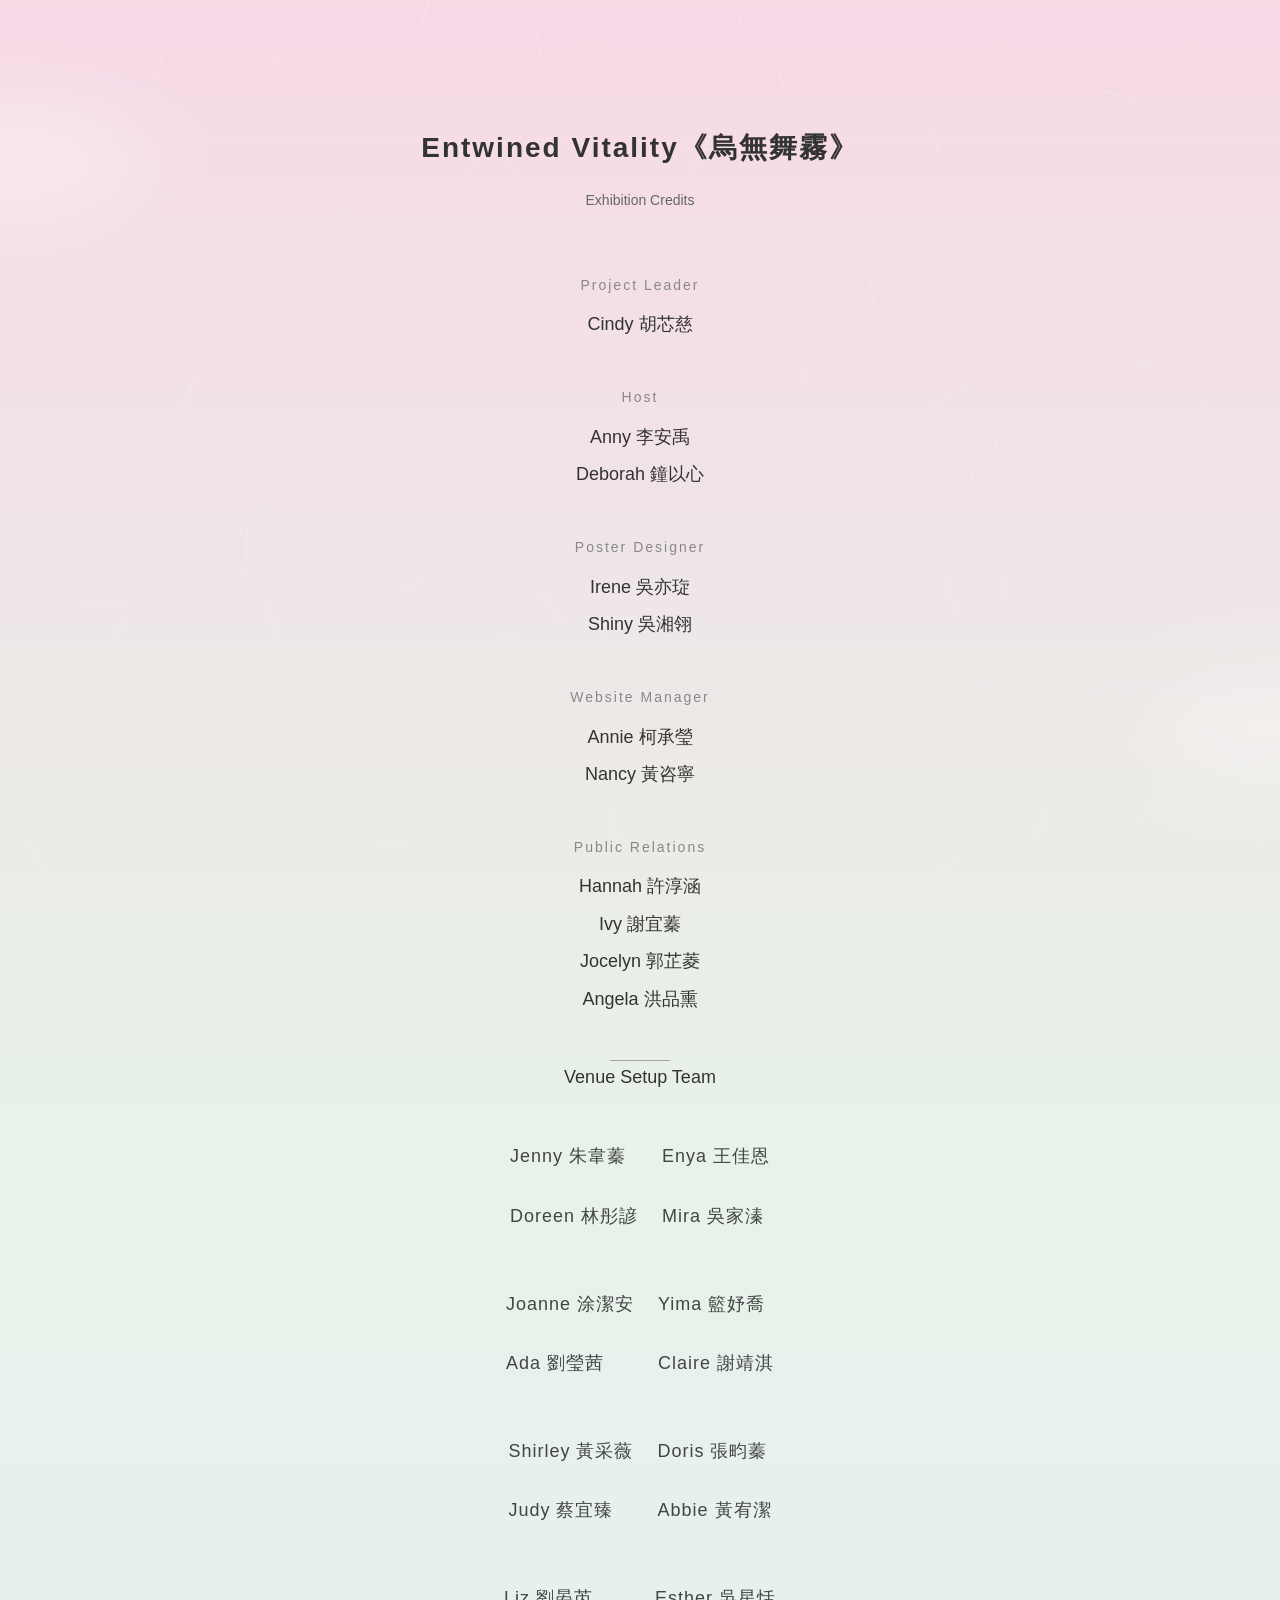
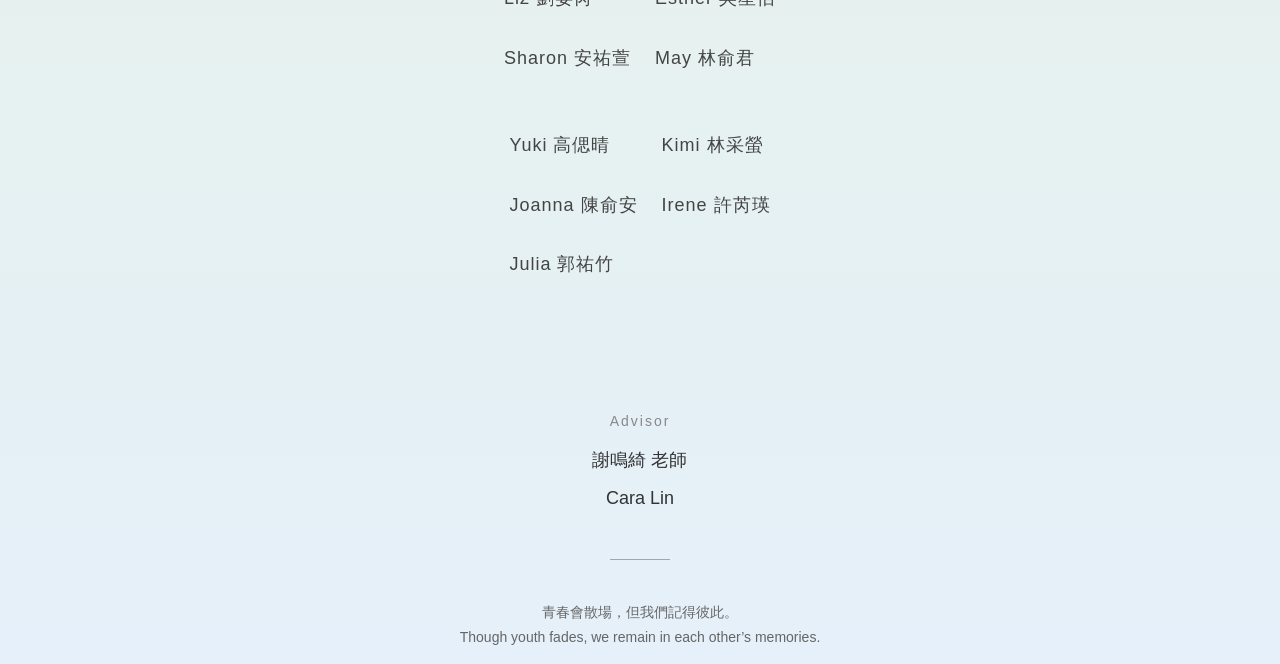
==== commit f0bae500: "about update" ====
--- a/about.html
+++ b/about.html
@@ -270,6 +270,11 @@
 </div>
 
 </div>
+<div class="credits-block fade-up">
+      <div class="credits-role">Advisor</div>
+      <div class="credits-name">謝鳴綺 老師</div>
+      <div class="credits-name">Cara Lin</div>
+    </div>
     <div class="divider"></div>
 
     <p class="fade-up" style="margin-top:40px;text-align: center; font-size:14px; color:#666;">
--- a/css/style.css
+++ b/css/style.css
@@ -43,7 +43,7 @@
   line-height: 1;
 }
 .nav-logo span {
-  margin-left: 40px;
+  margin-left: 30px;
   font-size: 20px;
   opacity: 0.7;
 }
@@ -300,22 +300,7 @@
     line-height: 1.6;
   }
 
-  .nav {
-    display: flex;
-    justify-content: space-between;
-    align-items: center;
-  }
-
-  .nav nav {
-    display: flex;
-    gap: 10px;
-  }
-  .nav-logo{
-    font-size: 18px;
-  }
-  .nav nav a{
-    font-size: 14px;
-  }
+
 }
 /* ===== 主視覺（解決沒有重點的問題） ===== */
 .main-title {
@@ -437,26 +422,20 @@
 
 
   .nav {
-    flex-direction: column;
-    align-items: flex-start;
-    gap: 5px;
-    padding: 12px 20px;
-    border-bottom: 1px solid rgba (0,0,0,0,1);
+    flex-direction: row;
+    align-items: center;
+    justify-content: space-between;
   }
 
   .nav nav {
     display: flex;
-    flex-wrap: wrap;
-    gap: 5px;
+    flex-wrap: nowrap;
+    gap: 8px;
   }
 
   .nav a {
-    font-size: 13px;
-    letter-spacing: 1px;
-    color: #444;
-    flex : 1  ;
-    text-align: center;
-  }
+    font-size: 12px;
+    flex: none;
   .nav a:hover{
     color: #000;
   }
@@ -484,3 +463,5 @@
 .back-btn:hover {
   opacity: 1;
 }
+
+}
